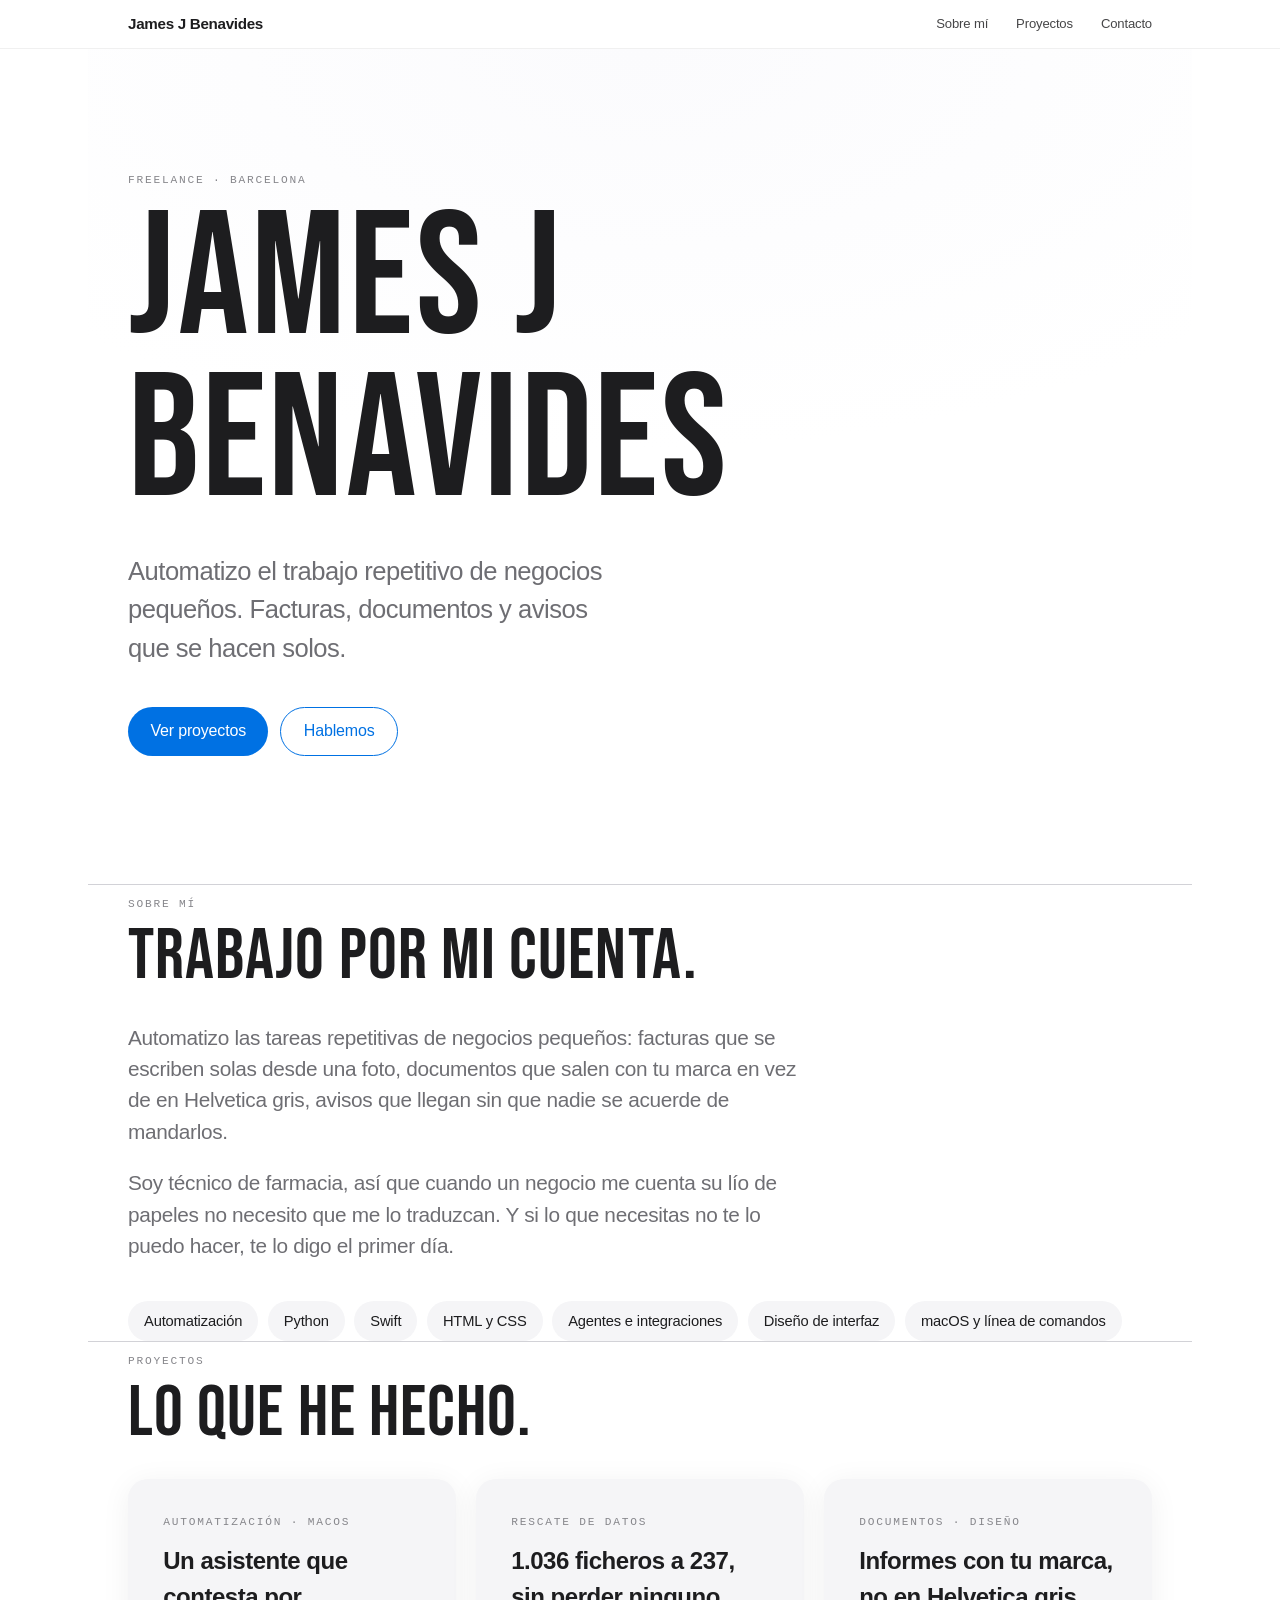
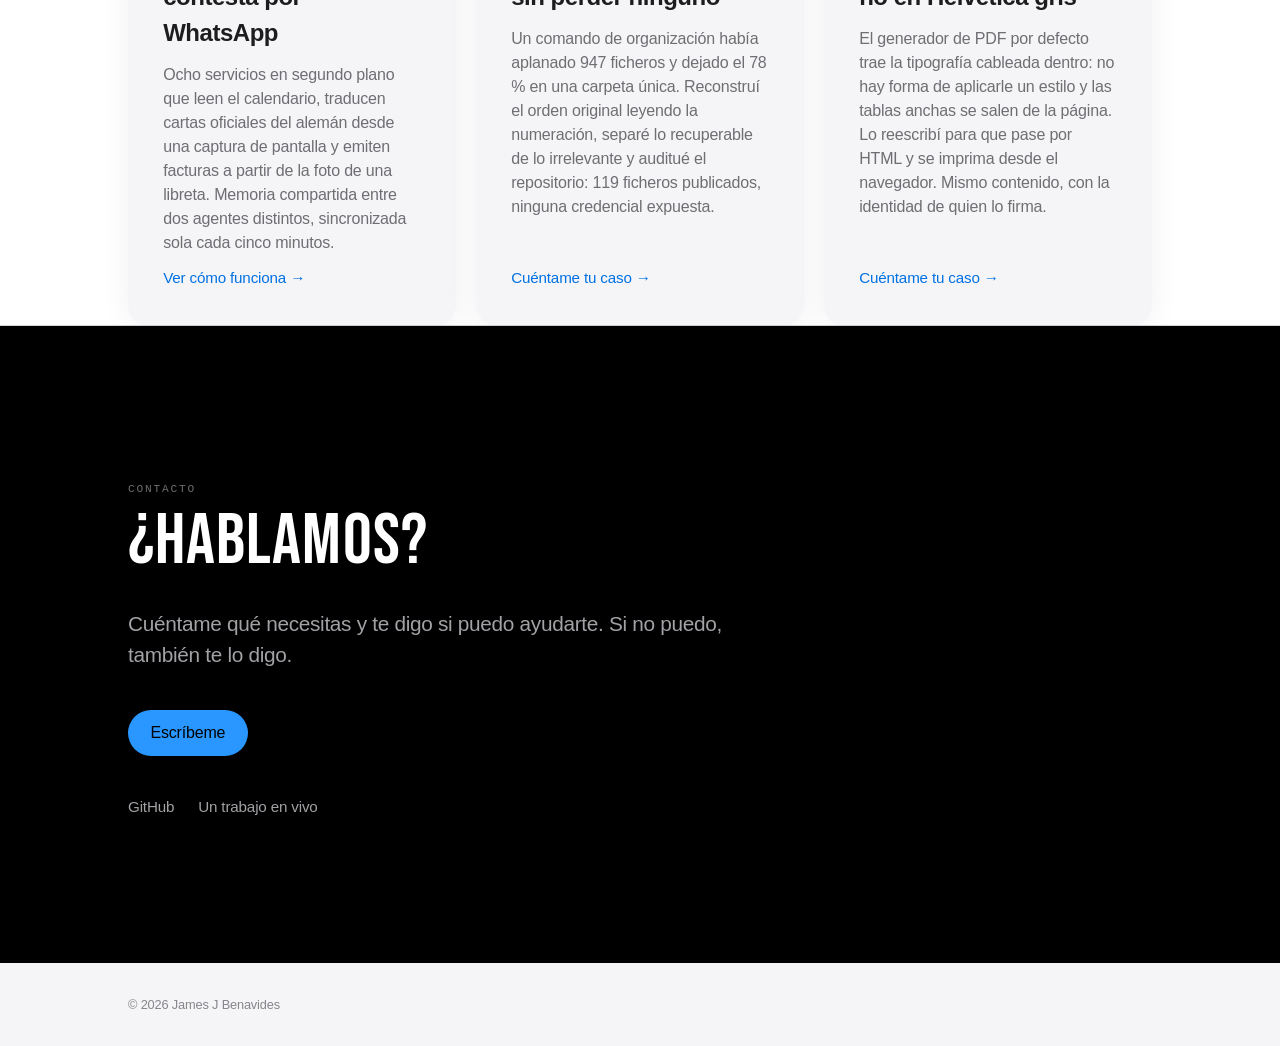
==== index.html @ 383dc5bd "Portfolio de automatización: tres casos con números, no una plantilla Para presentarse en Malt, Upwo" ====
<!doctype html>
<html lang="es">
<head>
<meta charset="utf-8">
<meta name="viewport" content="width=device-width, initial-scale=1">
<title>James J Benavides</title>
<meta name="description" content="Freelance. Construyo productos digitales donde el diseño y el código trabajan en armonía.">
<link rel="preconnect" href="https://fonts.googleapis.com">
<link rel="preconnect" href="https://fonts.gstatic.com" crossorigin>
<link rel="stylesheet" href="https://fonts.googleapis.com/css2?family=Bebas+Neue&display=swap">
<style>
  /* Paleta Apple: blanco roto, negro suave y un solo acento azul.
     El cuerpo va en la tipografía del sistema, que en un Mac ES San Francisco:
     más fiel que cualquier sustituta de Google Fonts. Bebas Neue para los
     títulos, que es la que te gustó de Fake Gods. */
  :root {
    --nube:      #f5f5f7;
    --papel:     #ffffff;
    --tinta:     #1d1d1f;
    --tinta-2:   #6e6e73;
    --tinta-3:   #86868b;
    --azul:      #0071e3;
    --azul-claro:#2997ff;
    --linea:     #d2d2d7;
    --negro:     #000000;
    --medida:    69rem;
    --curva:     cubic-bezier(.28,.11,.32,1);
  }

  * { box-sizing: border-box; }

  html { scroll-behavior: smooth; }
  @media (prefers-reduced-motion: reduce) { html { scroll-behavior: auto; } }

  body {
    margin: 0;
    background: var(--papel);
    color: var(--tinta);
    font-family: -apple-system, BlinkMacSystemFont, "SF Pro Text", "Helvetica Neue", Arial, sans-serif;
    font-size: 17px;
    line-height: 1.5;
    letter-spacing: -.01em;
    -webkit-font-smoothing: antialiased;
  }

  ::selection { background: var(--azul); color: #fff; }
  :focus-visible { outline: 3px solid var(--azul); outline-offset: 4px; border-radius: 6px; }

  .marco { max-width: var(--medida); margin: 0 auto; padding: 0 clamp(1.25rem, 5vw, 2.5rem); }

  h1, h2, h3 { margin: 0; }

  .display {
    font-family: "Bebas Neue", Impact, sans-serif;
    font-weight: 400;
    letter-spacing: .015em;
    line-height: .92;
  }

  /* Etiqueta monoespaciada: el único guiño Y2K, en pequeño y sin neón. */
  .clave {
    font-family: ui-monospace, SFMono-Regular, Menlo, monospace;
    font-size: .7rem;
    letter-spacing: .16em;
    text-transform: uppercase;
    color: var(--tinta-3);
  }

  /* ---------- Barra ---------- */
  header.barra {
    position: sticky; top: 0; z-index: 30;
    background: rgba(255,255,255,.72);
    -webkit-backdrop-filter: saturate(180%) blur(20px);
    backdrop-filter: saturate(180%) blur(20px);
    border-bottom: 1px solid rgba(0,0,0,.06);
  }
  .barra nav {
    max-width: var(--medida); margin: 0 auto;
    padding: 0 clamp(1.25rem, 5vw, 2.5rem);
    height: 48px; display: flex; align-items: center; gap: 1.75rem;
  }
  .barra .yo { font-weight: 600; font-size: .95rem; margin-right: auto; letter-spacing: -.02em; }
  .barra a {
    color: var(--tinta); text-decoration: none; font-size: .82rem;
    opacity: .82; transition: opacity 200ms var(--curva);
  }
  .barra a:hover { opacity: 1; }
  @media (max-width: 600px) { .barra a.opcional { display: none; } }

  section { padding: clamp(5rem, 12vw, 9rem) 0; }
  section + section { border-top: 1px solid var(--linea); }

  /* ---------- Portada ---------- */
  /* Alto contenido, no una pantalla entera: con 78vh y centrado, el nombre
     quedaba demasiado abajo y el primer golpe de vista era hueco. */
  .portada {
    display: flex; flex-direction: column; justify-content: center;
    padding: clamp(4rem, 9vw, 7rem) clamp(1.25rem, 5vw, 2.5rem) clamp(5rem, 10vw, 8rem);
    background: radial-gradient(120% 80% at 50% 0%, #fbfbfd 0%, #ffffff 60%);
  }
  .portada h1 { font-size: clamp(4.5rem, 17vw, 11rem); text-wrap: balance; }
  .portada .rol {
    font-size: clamp(1.15rem, 2.6vw, 1.6rem);
    color: var(--tinta-2);
    max-width: 34ch;
    margin: 1.75rem 0 0;
    letter-spacing: -.02em;
  }
  .acciones { display: flex; flex-wrap: wrap; gap: .75rem; margin-top: 2.5rem; }

  /* Botones tipo Apple: pastilla de 980px de radio */
  .pastilla {
    display: inline-flex; align-items: center; justify-content: center;
    min-height: 44px; padding: .7rem 1.4rem;
    border-radius: 980px; font-size: 1rem; text-decoration: none;
    transition: background 200ms var(--curva), transform 200ms var(--curva);
  }
  .pastilla.solida { background: var(--azul); color: #fff; }
  .pastilla.solida:hover { background: #0077ed; transform: translateY(-1px); }
  .pastilla.hueca { color: var(--azul); border: 1px solid var(--azul); }
  .pastilla.hueca:hover { background: var(--azul); color: #fff; }
  @media (prefers-reduced-motion: reduce) { .pastilla:hover { transform: none; } }

  /* ---------- Bloques ---------- */
  .titulo-seccion { font-size: clamp(2.6rem, 7vw, 4.5rem); margin-bottom: 2rem; }
  .parrafo { font-size: clamp(1.05rem, 2.2vw, 1.3rem); color: var(--tinta-2); max-width: 58ch; letter-spacing: -.015em; }
  .parrafo + .parrafo { margin-top: 1.25rem; }

  .capacidades { display: flex; flex-wrap: wrap; gap: .6rem; margin-top: 2.5rem; }
  .capacidad {
    background: var(--nube); color: var(--tinta);
    padding: .55rem 1rem; border-radius: 980px; font-size: .92rem;
    transition: background 200ms var(--curva), color 200ms var(--curva);
  }
  .capacidad:hover { background: var(--tinta); color: #fff; }

  /* ---------- Proyectos ---------- */
  .proyectos { display: grid; grid-template-columns: repeat(auto-fit, minmax(min(100%, 300px), 1fr)); gap: 1.25rem; }
  .proyecto {
    background: var(--nube); border-radius: 20px; padding: clamp(1.6rem, 3.5vw, 2.2rem);
    display: flex; flex-direction: column; gap: .75rem; min-height: 260px;
    text-decoration: none; color: inherit;
    box-shadow: 0 4px 30px rgba(0,0,0,.06);
    transition: transform 300ms var(--curva), box-shadow 300ms var(--curva);
  }
  .proyecto:hover { transform: translateY(-4px); box-shadow: 0 12px 40px rgba(0,0,0,.1); }
  @media (prefers-reduced-motion: reduce) { .proyecto:hover { transform: none; } }
  .proyecto h3 { font-size: 1.5rem; letter-spacing: -.02em; font-weight: 600; }
  .proyecto p { color: var(--tinta-2); font-size: 1rem; margin: 0; flex: 1; }
  .proyecto .ir { color: var(--azul); font-size: .95rem; }
  .pendiente { border: 1px dashed var(--linea); background: transparent; box-shadow: none; }
  .pendiente h3, .pendiente p { color: var(--tinta-3); }

  /* ---------- Contacto ---------- */
  .contacto { background: var(--negro); color: #f5f5f7; }
  .contacto .titulo-seccion { color: #fff; }
  .contacto .parrafo { color: #a1a1a6; }
  .contacto .clave { color: #6e6e73; }
  .contacto .pastilla.solida { background: var(--azul-claro); color: #000; }
  .contacto .pastilla.solida:hover { background: #47a9ff; }
  .redes { display: flex; gap: 1.5rem; margin-top: 2.5rem; }
  .redes a { color: #a1a1a6; text-decoration: none; font-size: .95rem; transition: color 200ms var(--curva); }
  .redes a:hover { color: var(--azul-claro); }

  footer { background: var(--nube); padding: 2rem 0; }
  footer p { margin: 0; color: var(--tinta-3); font-size: .8rem; }

  /* ---------- Entrada: al cargar y al hacer scroll ----------
     Estado en reposo VISIBLE. La clase la pone el script solo si hay JS y no se
     ha pedido menos movimiento; así la página nunca puede quedarse en blanco. */
  .js-mov .sube { opacity: 0; transform: translateY(24px); }
  .js-mov .sube.dentro {
    opacity: 1; transform: none;
    transition: opacity 800ms var(--curva), transform 800ms var(--curva);
    transition-delay: var(--espera, 0ms);
  }
</style>
</head>
<body>

<header class="barra">
  <nav>
    <span class="yo">James J Benavides</span>
    <a href="#sobre-mi">Sobre mí</a>
    <a href="#proyectos">Proyectos</a>
    <a class="opcional" href="#contacto">Contacto</a>
  </nav>
</header>

<main>
  <section class="portada marco">
    <p class="clave sube">Freelance · Barcelona</p>
    <h1 class="display sube">James J<br>Benavides</h1>
    <p class="rol sube">
      Automatizo el trabajo repetitivo de negocios pequeños.
      Facturas, documentos y avisos que se hacen solos.
    </p>
    <div class="acciones sube">
      <a class="pastilla solida" href="#proyectos">Ver proyectos</a>
      <a class="pastilla hueca" href="#contacto">Hablemos</a>
    </div>
  </section>

  <section id="sobre-mi" class="marco">
    <p class="clave sube">Sobre mí</p>
    <h2 class="display titulo-seccion sube">Trabajo por mi cuenta.</h2>
    <p class="parrafo sube">
      Automatizo las tareas repetitivas de negocios pequeños: facturas que se
      escriben solas desde una foto, documentos que salen con tu marca en vez
      de en Helvetica gris, avisos que llegan sin que nadie se acuerde de
      mandarlos.
    </p>
    <p class="parrafo sube">
      Soy técnico de farmacia, así que cuando un negocio me cuenta su lío de
      papeles no necesito que me lo traduzcan. Y si lo que necesitas no te lo
      puedo hacer, te lo digo el primer día.
    </p>
    <div class="capacidades sube">
      <!-- Solo lo que puedes enseñar hecho. React y TypeScript venían en la
           plantilla y no hay un proyecto tuyo que los respalde: en una
           entrevista de veinte minutos eso se cae, y se cae con todo lo demás
           detrás. Cuando tengas uno, se añaden. -->
      <span class="capacidad">Automatización</span>
      <span class="capacidad">Python</span>
      <span class="capacidad">Swift</span>
      <span class="capacidad">HTML y CSS</span>
      <span class="capacidad">Agentes e integraciones</span>
      <span class="capacidad">Diseño de interfaz</span>
      <span class="capacidad">macOS y línea de comandos</span>
    </div>
  </section>

  <section id="proyectos" class="marco">
    <p class="clave sube">Proyectos</p>
    <h2 class="display titulo-seccion sube">Lo que he hecho.</h2>
    <div class="proyectos">
      <!-- Casos reales, con el número delante. Un cliente no compra "hice una
           herramienta"; compra "947 ficheros, cero perdidos". Nada inventado:
           todos estos números están medidos. -->
      <a class="proyecto sube" href="ecosistema.html">
        <span class="clave">Automatización · macOS</span>
        <h3>Un asistente que contesta por WhatsApp</h3>
        <p>
          Ocho servicios en segundo plano que leen el calendario, traducen
          cartas oficiales del alemán desde una captura de pantalla y emiten
          facturas a partir de la foto de una libreta. Memoria compartida entre
          dos agentes distintos, sincronizada sola cada cinco minutos.
        </p>
        <span class="ir">Ver cómo funciona →</span>
      </a>
      <a class="proyecto sube" href="#contacto">
        <span class="clave">Rescate de datos</span>
        <h3>1.036 ficheros a 237, sin perder ninguno</h3>
        <p>
          Un comando de organización había aplanado 947 ficheros y dejado el
          78 % en una carpeta única. Reconstruí el orden original leyendo la
          numeración, separé lo recuperable de lo irrelevante y auditué el
          repositorio: 119 ficheros publicados, ninguna credencial expuesta.
        </p>
        <span class="ir">Cuéntame tu caso →</span>
      </a>
      <a class="proyecto sube" href="#contacto">
        <span class="clave">Documentos · Diseño</span>
        <h3>Informes con tu marca, no en Helvetica gris</h3>
        <p>
          El generador de PDF por defecto trae la tipografía cableada dentro:
          no hay forma de aplicarle un estilo y las tablas anchas se salen de
          la página. Lo reescribí para que pase por HTML y se imprima desde el
          navegador. Mismo contenido, con la identidad de quien lo firma.
        </p>
        <span class="ir">Cuéntame tu caso →</span>
      </a>
    </div>
  </section>

  <section id="contacto" class="contacto">
    <div class="marco">
      <p class="clave sube">Contacto</p>
      <h2 class="display titulo-seccion sube">¿Hablamos?</h2>
      <p class="parrafo sube">
        Cuéntame qué necesitas y te digo si puedo ayudarte. Si no puedo,
        también te lo digo.
      </p>
      <div class="acciones sube">
        <a class="pastilla solida" href="mailto:jamesjoelbenavides2004@gmail.com">Escríbeme</a>
      </div>
      <div class="redes sube">
        <!-- Solo lo que existe. Tres enlaces que no llevan a ningún sitio
             dicen «esto está a medias», y es lo primero que mira quien te va
             a contratar. LinkedIn se añade el día que tengas perfil. -->
        <a href="https://github.com/KArmaaaaaaaaaaaa">GitHub</a>
        <a href="https://karmaaaaaaaaaaaa.github.io/james-j-portfolio/">Un trabajo en vivo</a>
      </div>
    </div>
  </section>
</main>

<footer>
  <div class="marco"><p>© 2026 James J Benavides</p></div>
</footer>

<script>
(function () {
  var quieto = window.matchMedia('(prefers-reduced-motion: reduce)').matches;
  if (quieto || !('IntersectionObserver' in window)) return;

  document.documentElement.classList.add('js-mov');
  var bloques = document.querySelectorAll('.sube');

  var vigia = new IntersectionObserver(function (entradas) {
    entradas.forEach(function (e) {
      if (!e.isIntersecting) return;
      e.target.classList.add('dentro');
      vigia.unobserve(e.target);
    });
  }, { threshold: .1, rootMargin: '0px 0px -8% 0px' });

  // Escalonado por sección: los hermanos entran uno detrás de otro. Hace falta
  // un Map: usar el nodo padre como clave de un objeto lo convierte en texto y
  // todos los grupos compartirían contador.
  var grupos = new Map();
  bloques.forEach(function (b) {
    var padre = b.parentNode;
    var n = grupos.get(padre) || 0;
    b.style.setProperty('--espera', Math.min(n * 80, 320) + 'ms');
    grupos.set(padre, n + 1);
    vigia.observe(b);
  });

  // La portada no espera al scroll: ya está en pantalla.
  requestAnimationFrame(function () {
    document.querySelectorAll('.portada .sube').forEach(function (el) {
      el.classList.add('dentro');
    });
  });

  // Red de seguridad: pase lo que pase, a los 3 s se ve todo.
  setTimeout(function () {
    bloques.forEach(function (el) { el.classList.add('dentro'); });
  }, 3000);
})();
</script>
</body>
</html>
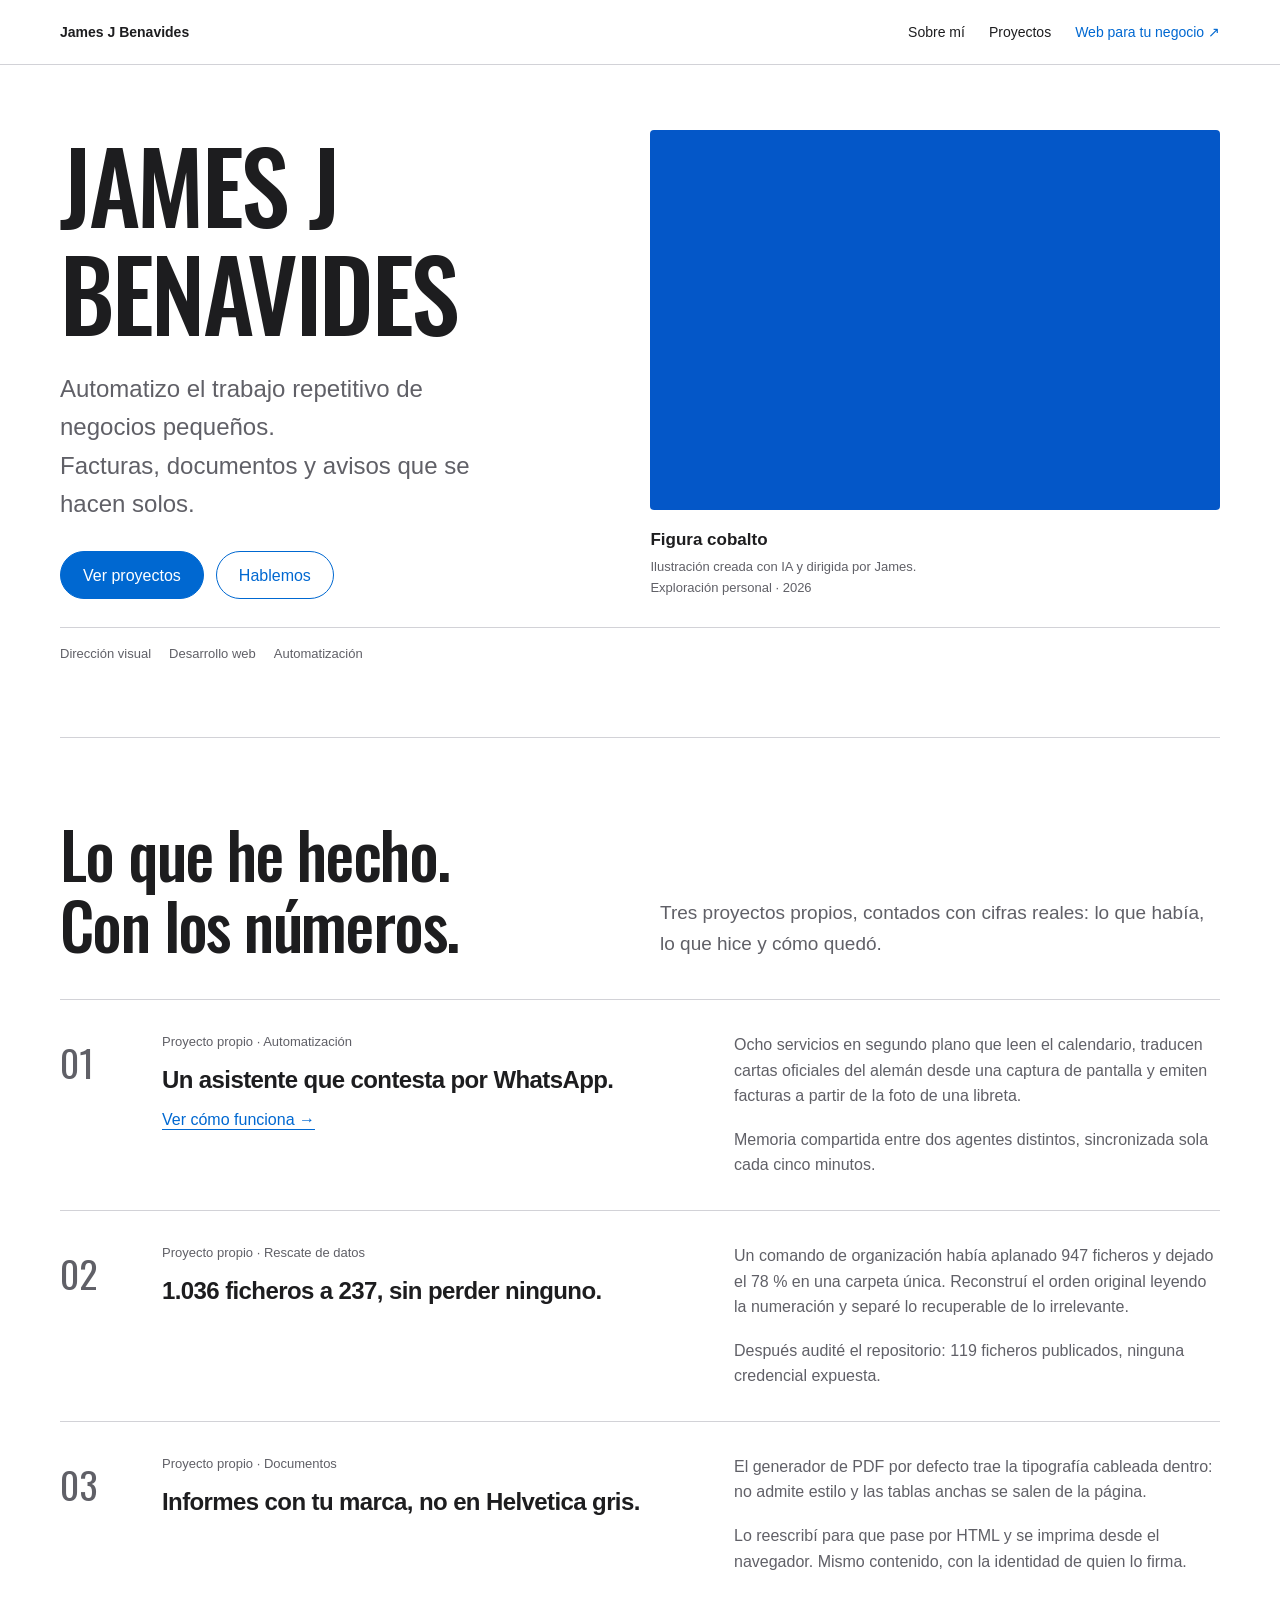
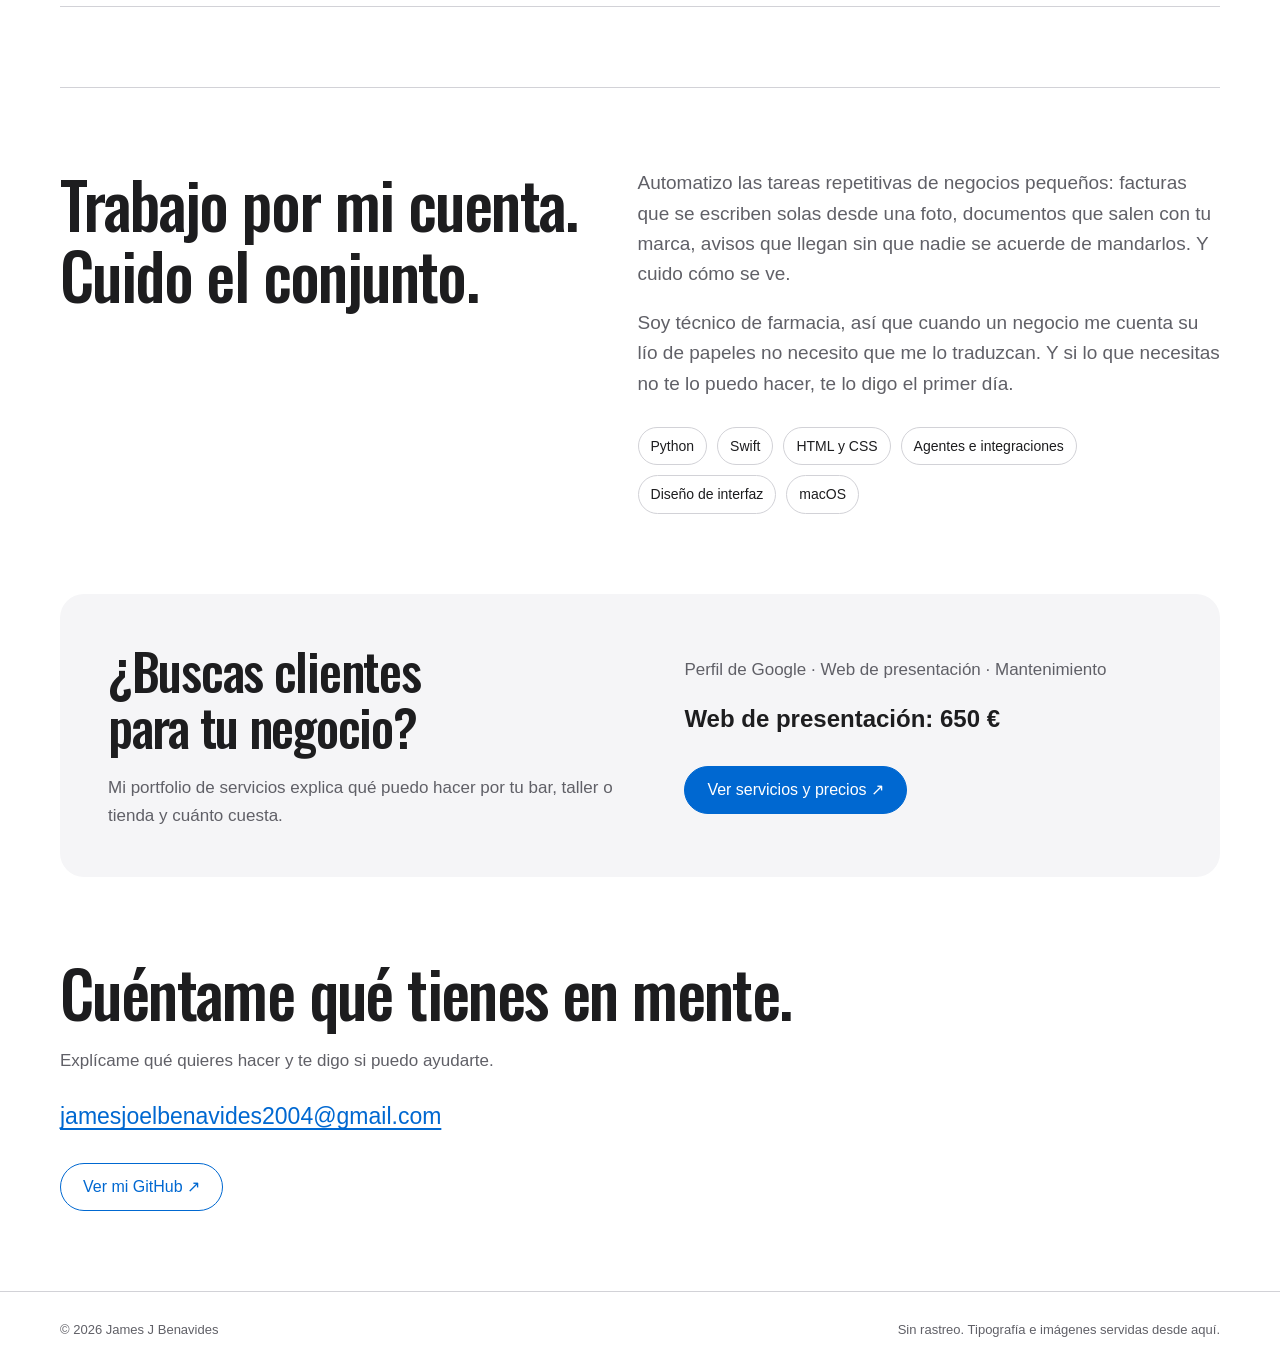
==== commit e7dfc3f6: "Reforma: lámina Figura cobalto (IA dirigida por James), base blanca y casos con sus cifras Estructur" ====
--- a/index.html
+++ b/index.html
@@ -3,342 +3,48 @@
 <head>
 <meta charset="utf-8">
 <meta name="viewport" content="width=device-width, initial-scale=1">
-<title>James J Benavides</title>
-<meta name="description" content="Freelance. Construyo productos digitales donde el diseño y el código trabajan en armonía.">
-<link rel="preconnect" href="https://fonts.googleapis.com">
-<link rel="preconnect" href="https://fonts.gstatic.com" crossorigin>
-<link rel="stylesheet" href="https://fonts.googleapis.com/css2?family=Bebas+Neue&display=swap">
-<style>
-  /* Paleta Apple: blanco roto, negro suave y un solo acento azul.
-     El cuerpo va en la tipografía del sistema, que en un Mac ES San Francisco:
-     más fiel que cualquier sustituta de Google Fonts. Bebas Neue para los
-     títulos, que es la que te gustó de Fake Gods. */
-  :root {
-    --nube:      #f5f5f7;
-    --papel:     #ffffff;
-    --tinta:     #1d1d1f;
-    --tinta-2:   #6e6e73;
-    --tinta-3:   #86868b;
-    --azul:      #0071e3;
-    --azul-claro:#2997ff;
-    --linea:     #d2d2d7;
-    --negro:     #000000;
-    --medida:    69rem;
-    --curva:     cubic-bezier(.28,.11,.32,1);
-  }
-
-  * { box-sizing: border-box; }
-
-  html { scroll-behavior: smooth; }
-  @media (prefers-reduced-motion: reduce) { html { scroll-behavior: auto; } }
-
-  body {
-    margin: 0;
-    background: var(--papel);
-    color: var(--tinta);
-    font-family: -apple-system, BlinkMacSystemFont, "SF Pro Text", "Helvetica Neue", Arial, sans-serif;
-    font-size: 17px;
-    line-height: 1.5;
-    letter-spacing: -.01em;
-    -webkit-font-smoothing: antialiased;
-  }
-
-  ::selection { background: var(--azul); color: #fff; }
-  :focus-visible { outline: 3px solid var(--azul); outline-offset: 4px; border-radius: 6px; }
-
-  .marco { max-width: var(--medida); margin: 0 auto; padding: 0 clamp(1.25rem, 5vw, 2.5rem); }
-
-  h1, h2, h3 { margin: 0; }
-
-  .display {
-    font-family: "Bebas Neue", Impact, sans-serif;
-    font-weight: 400;
-    letter-spacing: .015em;
-    line-height: .92;
-  }
-
-  /* Etiqueta monoespaciada: el único guiño Y2K, en pequeño y sin neón. */
-  .clave {
-    font-family: ui-monospace, SFMono-Regular, Menlo, monospace;
-    font-size: .7rem;
-    letter-spacing: .16em;
-    text-transform: uppercase;
-    color: var(--tinta-3);
-  }
-
-  /* ---------- Barra ---------- */
-  header.barra {
-    position: sticky; top: 0; z-index: 30;
-    background: rgba(255,255,255,.72);
-    -webkit-backdrop-filter: saturate(180%) blur(20px);
-    backdrop-filter: saturate(180%) blur(20px);
-    border-bottom: 1px solid rgba(0,0,0,.06);
-  }
-  .barra nav {
-    max-width: var(--medida); margin: 0 auto;
-    padding: 0 clamp(1.25rem, 5vw, 2.5rem);
-    height: 48px; display: flex; align-items: center; gap: 1.75rem;
-  }
-  .barra .yo { font-weight: 600; font-size: .95rem; margin-right: auto; letter-spacing: -.02em; }
-  .barra a {
-    color: var(--tinta); text-decoration: none; font-size: .82rem;
-    opacity: .82; transition: opacity 200ms var(--curva);
-  }
-  .barra a:hover { opacity: 1; }
-  @media (max-width: 600px) { .barra a.opcional { display: none; } }
-
-  section { padding: clamp(5rem, 12vw, 9rem) 0; }
-  section + section { border-top: 1px solid var(--linea); }
-
-  /* ---------- Portada ---------- */
-  /* Alto contenido, no una pantalla entera: con 78vh y centrado, el nombre
-     quedaba demasiado abajo y el primer golpe de vista era hueco. */
-  .portada {
-    display: flex; flex-direction: column; justify-content: center;
-    padding: clamp(4rem, 9vw, 7rem) clamp(1.25rem, 5vw, 2.5rem) clamp(5rem, 10vw, 8rem);
-    background: radial-gradient(120% 80% at 50% 0%, #fbfbfd 0%, #ffffff 60%);
-  }
-  .portada h1 { font-size: clamp(4.5rem, 17vw, 11rem); text-wrap: balance; }
-  .portada .rol {
-    font-size: clamp(1.15rem, 2.6vw, 1.6rem);
-    color: var(--tinta-2);
-    max-width: 34ch;
-    margin: 1.75rem 0 0;
-    letter-spacing: -.02em;
-  }
-  .acciones { display: flex; flex-wrap: wrap; gap: .75rem; margin-top: 2.5rem; }
-
-  /* Botones tipo Apple: pastilla de 980px de radio */
-  .pastilla {
-    display: inline-flex; align-items: center; justify-content: center;
-    min-height: 44px; padding: .7rem 1.4rem;
-    border-radius: 980px; font-size: 1rem; text-decoration: none;
-    transition: background 200ms var(--curva), transform 200ms var(--curva);
-  }
-  .pastilla.solida { background: var(--azul); color: #fff; }
-  .pastilla.solida:hover { background: #0077ed; transform: translateY(-1px); }
-  .pastilla.hueca { color: var(--azul); border: 1px solid var(--azul); }
-  .pastilla.hueca:hover { background: var(--azul); color: #fff; }
-  @media (prefers-reduced-motion: reduce) { .pastilla:hover { transform: none; } }
-
-  /* ---------- Bloques ---------- */
-  .titulo-seccion { font-size: clamp(2.6rem, 7vw, 4.5rem); margin-bottom: 2rem; }
-  .parrafo { font-size: clamp(1.05rem, 2.2vw, 1.3rem); color: var(--tinta-2); max-width: 58ch; letter-spacing: -.015em; }
-  .parrafo + .parrafo { margin-top: 1.25rem; }
-
-  .capacidades { display: flex; flex-wrap: wrap; gap: .6rem; margin-top: 2.5rem; }
-  .capacidad {
-    background: var(--nube); color: var(--tinta);
-    padding: .55rem 1rem; border-radius: 980px; font-size: .92rem;
-    transition: background 200ms var(--curva), color 200ms var(--curva);
-  }
-  .capacidad:hover { background: var(--tinta); color: #fff; }
-
-  /* ---------- Proyectos ---------- */
-  .proyectos { display: grid; grid-template-columns: repeat(auto-fit, minmax(min(100%, 300px), 1fr)); gap: 1.25rem; }
-  .proyecto {
-    background: var(--nube); border-radius: 20px; padding: clamp(1.6rem, 3.5vw, 2.2rem);
-    display: flex; flex-direction: column; gap: .75rem; min-height: 260px;
-    text-decoration: none; color: inherit;
-    box-shadow: 0 4px 30px rgba(0,0,0,.06);
-    transition: transform 300ms var(--curva), box-shadow 300ms var(--curva);
-  }
-  .proyecto:hover { transform: translateY(-4px); box-shadow: 0 12px 40px rgba(0,0,0,.1); }
-  @media (prefers-reduced-motion: reduce) { .proyecto:hover { transform: none; } }
-  .proyecto h3 { font-size: 1.5rem; letter-spacing: -.02em; font-weight: 600; }
-  .proyecto p { color: var(--tinta-2); font-size: 1rem; margin: 0; flex: 1; }
-  .proyecto .ir { color: var(--azul); font-size: .95rem; }
-  .pendiente { border: 1px dashed var(--linea); background: transparent; box-shadow: none; }
-  .pendiente h3, .pendiente p { color: var(--tinta-3); }
-
-  /* ---------- Contacto ---------- */
-  .contacto { background: var(--negro); color: #f5f5f7; }
-  .contacto .titulo-seccion { color: #fff; }
-  .contacto .parrafo { color: #a1a1a6; }
-  .contacto .clave { color: #6e6e73; }
-  .contacto .pastilla.solida { background: var(--azul-claro); color: #000; }
-  .contacto .pastilla.solida:hover { background: #47a9ff; }
-  .redes { display: flex; gap: 1.5rem; margin-top: 2.5rem; }
-  .redes a { color: #a1a1a6; text-decoration: none; font-size: .95rem; transition: color 200ms var(--curva); }
-  .redes a:hover { color: var(--azul-claro); }
-
-  footer { background: var(--nube); padding: 2rem 0; }
-  footer p { margin: 0; color: var(--tinta-3); font-size: .8rem; }
-
-  /* ---------- Entrada: al cargar y al hacer scroll ----------
-     Estado en reposo VISIBLE. La clase la pone el script solo si hay JS y no se
-     ha pedido menos movimiento; así la página nunca puede quedarse en blanco. */
-  .js-mov .sube { opacity: 0; transform: translateY(24px); }
-  .js-mov .sube.dentro {
-    opacity: 1; transform: none;
-    transition: opacity 800ms var(--curva), transform 800ms var(--curva);
-    transition-delay: var(--espera, 0ms);
-  }
-</style>
+<title>James J Benavides · Diseño, código y automatización</title>
+<meta name="description" content="Portfolio de James J Benavides. Dirección visual, webs y proyectos de automatización. Descubre su trabajo y los servicios para negocios de barrio.">
+<link rel="stylesheet" href="styles.css">
+<link rel="preload" href="assets/oswald-latin.woff2" as="font" type="font/woff2" crossorigin>
+<script src="motion.js" defer></script>
 </head>
 <body>
-
-<header class="barra">
-  <nav>
-    <span class="yo">James J Benavides</span>
-    <a href="#sobre-mi">Sobre mí</a>
-    <a href="#proyectos">Proyectos</a>
-    <a class="opcional" href="#contacto">Contacto</a>
-  </nav>
-</header>
-
-<main>
-  <section class="portada marco">
-    <p class="clave sube">Freelance · Barcelona</p>
-    <h1 class="display sube">James J<br>Benavides</h1>
-    <p class="rol sube">
-      Automatizo el trabajo repetitivo de negocios pequeños.
-      Facturas, documentos y avisos que se hacen solos.
-    </p>
-    <div class="acciones sube">
-      <a class="pastilla solida" href="#proyectos">Ver proyectos</a>
-      <a class="pastilla hueca" href="#contacto">Hablemos</a>
-    </div>
-  </section>
-
-  <section id="sobre-mi" class="marco">
-    <p class="clave sube">Sobre mí</p>
-    <h2 class="display titulo-seccion sube">Trabajo por mi cuenta.</h2>
-    <p class="parrafo sube">
-      Automatizo las tareas repetitivas de negocios pequeños: facturas que se
-      escriben solas desde una foto, documentos que salen con tu marca en vez
-      de en Helvetica gris, avisos que llegan sin que nadie se acuerde de
-      mandarlos.
-    </p>
-    <p class="parrafo sube">
-      Soy técnico de farmacia, así que cuando un negocio me cuenta su lío de
-      papeles no necesito que me lo traduzcan. Y si lo que necesitas no te lo
-      puedo hacer, te lo digo el primer día.
-    </p>
-    <div class="capacidades sube">
-      <!-- Solo lo que puedes enseñar hecho. React y TypeScript venían en la
-           plantilla y no hay un proyecto tuyo que los respalde: en una
-           entrevista de veinte minutos eso se cae, y se cae con todo lo demás
-           detrás. Cuando tengas uno, se añaden. -->
-      <span class="capacidad">Automatización</span>
-      <span class="capacidad">Python</span>
-      <span class="capacidad">Swift</span>
-      <span class="capacidad">HTML y CSS</span>
-      <span class="capacidad">Agentes e integraciones</span>
-      <span class="capacidad">Diseño de interfaz</span>
-      <span class="capacidad">macOS y línea de comandos</span>
-    </div>
-  </section>
-
-  <section id="proyectos" class="marco">
-    <p class="clave sube">Proyectos</p>
-    <h2 class="display titulo-seccion sube">Lo que he hecho.</h2>
-    <div class="proyectos">
-      <!-- Casos reales, con el número delante. Un cliente no compra "hice una
-           herramienta"; compra "947 ficheros, cero perdidos". Nada inventado:
-           todos estos números están medidos. -->
-      <a class="proyecto sube" href="ecosistema.html">
-        <span class="clave">Automatización · macOS</span>
-        <h3>Un asistente que contesta por WhatsApp</h3>
-        <p>
-          Ocho servicios en segundo plano que leen el calendario, traducen
-          cartas oficiales del alemán desde una captura de pantalla y emiten
-          facturas a partir de la foto de una libreta. Memoria compartida entre
-          dos agentes distintos, sincronizada sola cada cinco minutos.
-        </p>
-        <span class="ir">Ver cómo funciona →</span>
-      </a>
-      <a class="proyecto sube" href="#contacto">
-        <span class="clave">Rescate de datos</span>
-        <h3>1.036 ficheros a 237, sin perder ninguno</h3>
-        <p>
-          Un comando de organización había aplanado 947 ficheros y dejado el
-          78 % en una carpeta única. Reconstruí el orden original leyendo la
-          numeración, separé lo recuperable de lo irrelevante y auditué el
-          repositorio: 119 ficheros publicados, ninguna credencial expuesta.
-        </p>
-        <span class="ir">Cuéntame tu caso →</span>
-      </a>
-      <a class="proyecto sube" href="#contacto">
-        <span class="clave">Documentos · Diseño</span>
-        <h3>Informes con tu marca, no en Helvetica gris</h3>
-        <p>
-          El generador de PDF por defecto trae la tipografía cableada dentro:
-          no hay forma de aplicarle un estilo y las tablas anchas se salen de
-          la página. Lo reescribí para que pase por HTML y se imprima desde el
-          navegador. Mismo contenido, con la identidad de quien lo firma.
-        </p>
-        <span class="ir">Cuéntame tu caso →</span>
-      </a>
-    </div>
-  </section>
-
-  <section id="contacto" class="contacto">
-    <div class="marco">
-      <p class="clave sube">Contacto</p>
-      <h2 class="display titulo-seccion sube">¿Hablamos?</h2>
-      <p class="parrafo sube">
-        Cuéntame qué necesitas y te digo si puedo ayudarte. Si no puedo,
-        también te lo digo.
-      </p>
-      <div class="acciones sube">
-        <a class="pastilla solida" href="mailto:jamesjoelbenavides2004@gmail.com">Escríbeme</a>
-      </div>
-      <div class="redes sube">
-        <!-- Solo lo que existe. Tres enlaces que no llevan a ningún sitio
-             dicen «esto está a medias», y es lo primero que mira quien te va
-             a contratar. LinkedIn se añade el día que tengas perfil. -->
-        <a href="https://github.com/KArmaaaaaaaaaaaa">GitHub</a>
-        <a href="https://karmaaaaaaaaaaaa.github.io/james-j-portfolio/">Un trabajo en vivo</a>
-      </div>
-    </div>
-  </section>
+<a class="salto" href="#principal">Saltar al contenido</a>
+<header class="barra"><nav class="marco" aria-label="Principal">
+<a class="yo" href="index.html" aria-current="page">James J Benavides</a>
+<a class="opcional" href="#sobre-mi">Sobre mí</a><a class="proyectos-nav" href="#proyectos">Proyectos</a>
+<a class="contratar" href="https://karmaaaaaaaaaaaa.github.io/james-j-portfolio/es/">Web para tu negocio ↗</a>
+</nav></header>
+<main id="principal">
+<section class="portada marco" aria-labelledby="nombre">
+<div class="hero-grid">
+<div><h1 id="nombre">James J<br>Benavides</h1>
+<p class="rol">Automatizo el trabajo repetitivo de negocios pequeños.<br>Facturas, documentos y avisos que se hacen solos.</p>
+<div class="acciones"><a class="boton principal" href="#proyectos">Ver proyectos</a><a class="boton" href="#contacto">Hablemos</a></div>
+</div>
+<figure class="lamina" id="figura-cobalto">
+<picture>
+<source type="image/webp" srcset="assets/figura-cobalto-480.webp 480w, assets/figura-cobalto-800.webp 800w, assets/figura-cobalto-1200.webp 1200w, assets/figura-cobalto-1536.webp 1536w" sizes="(max-width:640px) calc(100vw - 36px), (max-width:1208px) calc((100vw - 96px) / 2), 570px">
+<img src="assets/figura-cobalto-800.jpg" srcset="assets/figura-cobalto-480.jpg 480w, assets/figura-cobalto-800.jpg 800w, assets/figura-cobalto-1200.jpg 1200w, assets/figura-cobalto-1536.jpg 1536w" sizes="(max-width:640px) calc(100vw - 36px), (max-width:1208px) calc((100vw - 96px) / 2), 570px" width="1536" height="1024" alt="Figura cromada vista en contrapicado, con destellos sobre un fondo azul cobalto." fetchpriority="high" decoding="async">
+</picture>
+<figcaption><strong>Figura cobalto</strong>Ilustración creada con IA y dirigida por James.<br>Exploración personal · 2026</figcaption>
+</figure>
+</div>
+<div class="indice-obra"><span>Dirección visual</span><span>Desarrollo web</span><span>Automatización</span></div>
+</section>
+<section class="seccion marco" id="proyectos">
+<div class="cabecera-seccion sube"><h2>Lo que he hecho.<br>Con los números.</h2><p>Tres proyectos propios, contados con cifras reales: lo que había, lo que hice y cómo quedó.</p></div>
+<div class="casos">
+<article class="caso sube"><span class="numero" aria-hidden="true">01</span><div><span class="tipo">Proyecto propio · Automatización</span><h3>Un asistente que contesta por WhatsApp.</h3><a href="ecosistema.html">Ver cómo funciona →</a></div><div><p>Ocho servicios en segundo plano que leen el calendario, traducen cartas oficiales del alemán desde una captura de pantalla y emiten facturas a partir de la foto de una libreta.</p><p>Memoria compartida entre dos agentes distintos, sincronizada sola cada cinco minutos.</p></div></article>
+<article class="caso sube"><span class="numero" aria-hidden="true">02</span><div><span class="tipo">Proyecto propio · Rescate de datos</span><h3>1.036 ficheros a 237, sin perder ninguno.</h3></div><div><p>Un comando de organización había aplanado 947 ficheros y dejado el 78 % en una carpeta única. Reconstruí el orden original leyendo la numeración y separé lo recuperable de lo irrelevante.</p><p>Después audité el repositorio: 119 ficheros publicados, ninguna credencial expuesta.</p></div></article>
+<article class="caso sube"><span class="numero" aria-hidden="true">03</span><div><span class="tipo">Proyecto propio · Documentos</span><h3>Informes con tu marca, no en Helvetica gris.</h3></div><div><p>El generador de PDF por defecto trae la tipografía cableada dentro: no admite estilo y las tablas anchas se salen de la página.</p><p>Lo reescribí para que pase por HTML y se imprima desde el navegador. Mismo contenido, con la identidad de quien lo firma.</p></div></article>
+</div>
+</section>
+<section class="seccion marco" id="sobre-mi"><div class="sobre"><h2 class="sube">Trabajo por mi cuenta.<br>Cuido el conjunto.</h2><div class="sube"><p class="texto">Automatizo las tareas repetitivas de negocios pequeños: facturas que se escriben solas desde una foto, documentos que salen con tu marca, avisos que llegan sin que nadie se acuerde de mandarlos. Y cuido cómo se ve.</p><p class="texto">Soy técnico de farmacia, así que cuando un negocio me cuenta su lío de papeles no necesito que me lo traduzcan. Y si lo que necesitas no te lo puedo hacer, te lo digo el primer día.</p><div class="capacidades"><span>Python</span><span>Swift</span><span>HTML y CSS</span><span>Agentes e integraciones</span><span>Diseño de interfaz</span><span>macOS</span></div></div></div></section>
+<section class="marco" id="negocios"><div class="negocios"><div><h2>¿Buscas clientes<br>para tu negocio?</h2><p style="margin-top:20px">Mi portfolio de servicios explica qué puedo hacer por tu bar, taller o tienda y cuánto cuesta.</p></div><div><p>Perfil de Google · Web de presentación · Mantenimiento</p><p class="precio">Web de presentación: 650 €</p><div class="acciones"><a class="boton principal" href="https://karmaaaaaaaaaaaa.github.io/james-j-portfolio/es/">Ver servicios y precios ↗</a></div></div></div></section>
+<section class="contacto marco" id="contacto"><h2>Cuéntame qué tienes en mente.</h2><p>Explícame qué quieres hacer y te digo si puedo ayudarte.</p><a class="correo" href="mailto:jamesjoelbenavides2004@gmail.com?subject=Quiero%20hablar%20de%20un%20proyecto">jamesjoelbenavides2004@gmail.com</a><div class="acciones"><a class="boton" href="https://github.com/KArmaaaaaaaaaaaa">Ver mi GitHub ↗</a></div></section>
 </main>
-
-<footer>
-  <div class="marco"><p>© 2026 James J Benavides</p></div>
-</footer>
-
-<script>
-(function () {
-  var quieto = window.matchMedia('(prefers-reduced-motion: reduce)').matches;
-  if (quieto || !('IntersectionObserver' in window)) return;
-
-  document.documentElement.classList.add('js-mov');
-  var bloques = document.querySelectorAll('.sube');
-
-  var vigia = new IntersectionObserver(function (entradas) {
-    entradas.forEach(function (e) {
-      if (!e.isIntersecting) return;
-      e.target.classList.add('dentro');
-      vigia.unobserve(e.target);
-    });
-  }, { threshold: .1, rootMargin: '0px 0px -8% 0px' });
-
-  // Escalonado por sección: los hermanos entran uno detrás de otro. Hace falta
-  // un Map: usar el nodo padre como clave de un objeto lo convierte en texto y
-  // todos los grupos compartirían contador.
-  var grupos = new Map();
-  bloques.forEach(function (b) {
-    var padre = b.parentNode;
-    var n = grupos.get(padre) || 0;
-    b.style.setProperty('--espera', Math.min(n * 80, 320) + 'ms');
-    grupos.set(padre, n + 1);
-    vigia.observe(b);
-  });
-
-  // La portada no espera al scroll: ya está en pantalla.
-  requestAnimationFrame(function () {
-    document.querySelectorAll('.portada .sube').forEach(function (el) {
-      el.classList.add('dentro');
-    });
-  });
-
-  // Red de seguridad: pase lo que pase, a los 3 s se ve todo.
-  setTimeout(function () {
-    bloques.forEach(function (el) { el.classList.add('dentro'); });
-  }, 3000);
-})();
-</script>
+<footer class="pie"><div class="marco"><span>© 2026 James J Benavides</span><span>Sin rastreo. Tipografía e imágenes servidas desde aquí.</span></div></footer>
 </body>
 </html>
--- a/styles.css
+++ b/styles.css
@@ -0,0 +1,13 @@
+@font-face{font-family:Oswald;src:url('assets/oswald-latin.woff2') format('woff2');font-style:normal;font-weight:400 500;font-display:swap;unicode-range:U+0000-00FF,U+0131,U+0152-0153,U+02BB-02BC,U+02C6,U+02DA,U+02DC,U+0304,U+0308,U+0329,U+2000-206F,U+20AC,U+2122,U+2191,U+2193,U+2212,U+2215,U+FEFF,U+FFFD}
+@font-face{font-family:Oswald;src:url('assets/oswald-latin-ext.woff2') format('woff2');font-style:normal;font-weight:400 500;font-display:swap;unicode-range:U+0100-02BA,U+02BD-02C5,U+02C7-02CC,U+02CE-02D7,U+02DD-02FF,U+0304,U+0308,U+0329,U+1D00-1DBF,U+1E00-1E9F,U+1EF2-1EFF,U+2020,U+20A0-20AB,U+20AD-20C0,U+2113,U+2C60-2C7F,U+A720-A7FF}
+:root{--papel:#fff;--nube:#f5f5f7;--tinta:#1d1d1f;--secundario:#606067;--azul:#0068d1;--linea:#d2d2d7;--medida:1160px;--curva:cubic-bezier(.4,0,.6,1);--entrada:cubic-bezier(.25,.1,.3,1);--micro:160ms;--rapido:240ms;--normal:320ms;color-scheme:light}
+/* Contraste: #606067 sobre blanco 6,24:1; #0068d1 sobre blanco 5,38:1. */
+*{box-sizing:border-box}html{scroll-behavior:smooth;scroll-padding-top:90px}body{margin:0;background:var(--papel);color:var(--tinta);font:17px/1.6 -apple-system,BlinkMacSystemFont,'Helvetica Neue',Arial,sans-serif;-webkit-font-smoothing:antialiased}
+a{color:var(--azul);text-underline-offset:4px}a,button{-webkit-tap-highlight-color:transparent}:focus-visible{outline:3px solid var(--azul);outline-offset:5px}::selection{background:var(--azul);color:#fff}img{max-width:100%;display:block;height:auto}h1,h2,h3,p,figure{margin:0}p{max-width:64ch}h1,h2{font-family:Oswald,'Arial Narrow',sans-serif;font-weight:500;line-height:1.1;letter-spacing:-.025em;text-wrap:balance}h1{font-size:clamp(60px,7.7vw,110px);text-transform:uppercase}h2{font-size:clamp(38px,5vw,64px)}h3{font-size:24px;line-height:1.25;letter-spacing:-.025em}p+p{margin-top:18px}.marco{width:min(100% - 48px,var(--medida));margin-inline:auto}.salto{position:fixed;z-index:100;top:10px;left:16px;background:var(--tinta);color:white;padding:12px;transform:translateY(-160%)}.salto:focus{transform:none}.barra{position:sticky;top:0;z-index:20;background:rgba(255,255,255,.94);backdrop-filter:blur(16px);border-bottom:1px solid var(--linea)}.barra nav{display:flex;align-items:center;gap:24px;min-height:64px}.barra a{font-size:14px;text-decoration:none;min-height:44px;display:inline-flex;align-items:center;color:var(--tinta)}.barra .yo{font-weight:600;margin-right:auto}.barra .contratar{color:var(--azul)}.portada{padding-block:64px 72px}.hero-grid{display:grid;grid-template-columns:1fr 1.05fr;gap:48px;align-items:center}.rol{font-size:clamp(19px,2vw,24px);color:var(--secundario);margin-top:24px;max-width:31ch}.acciones{display:flex;flex-wrap:wrap;gap:12px;margin-top:28px}.boton{display:inline-flex;align-items:center;justify-content:center;min-height:48px;border-radius:99px;padding:10px 22px;font-size:16px;text-decoration:none;border:1px solid var(--azul);transition:transform var(--micro) var(--curva),background-color var(--rapido) var(--curva);color:var(--azul)}.boton.principal{background:var(--azul);color:#fff}.boton:active{transform:scale(.97)}.lamina{margin:0;min-width:0}.lamina picture{display:block;border-radius:4px;overflow:hidden;background:#0457c8}.lamina img{width:100%;aspect-ratio:3/2;object-fit:contain}.lamina figcaption{padding-top:16px;font-size:13px;line-height:1.6;color:var(--secundario)}.lamina figcaption strong{color:var(--tinta);font-weight:600;font-size:17px;display:block;margin-bottom:4px}.indice-obra{margin-top:28px;border-top:1px solid var(--linea);padding-top:16px;display:flex;gap:18px;flex-wrap:wrap;font-size:13px;color:var(--secundario)}.seccion{padding-block:80px;border-top:1px solid var(--linea)}.cabecera-seccion{display:grid;grid-template-columns:1fr 1fr;gap:40px;margin-bottom:40px;align-items:end}.cabecera-seccion p,.texto{color:var(--secundario);font-size:19px}.casos{border-top:1px solid var(--linea)}.caso{display:grid;grid-template-columns:70px minmax(0,1fr) minmax(0,.9fr);gap:32px;padding:32px 0;border-bottom:1px solid var(--linea)}.numero{font-family:Oswald,sans-serif;font-size:38px;color:var(--secundario)}.tipo{display:block;font-size:13px;color:var(--secundario);margin-bottom:12px}.caso p{color:var(--secundario);font-size:16px}.caso a{display:inline-block;padding-block:12px;font-size:16px}.caso details{font-size:15px;margin-top:12px}.caso summary{cursor:pointer;min-height:44px;padding-block:10px;color:var(--azul)}.caso details p{margin-top:8px}.sobre{display:grid;grid-template-columns:1fr 1.1fr;gap:48px}.capacidades{display:flex;flex-wrap:wrap;gap:10px;margin-top:28px}.capacidades span{border:1px solid var(--linea);padding:7px 12px;border-radius:99px;font-size:14px}.negocios{background:var(--nube);padding:48px;display:grid;grid-template-columns:1.1fr 1fr;gap:40px;align-items:center;border-radius:24px}.negocios h2{font-size:clamp(36px,4vw,54px)}.negocios p{color:var(--secundario)}.negocios .precio{font-size:24px;font-weight:600;color:var(--tinta);margin-top:16px}.contacto{padding-block:80px}.contacto p{margin-top:20px;color:var(--secundario)}.correo{display:inline-block;margin-top:24px;font-size:clamp(15px,2.5vw,23px);overflow-wrap:anywhere}.pie{border-top:1px solid var(--linea);padding-block:28px;font-size:13px;color:var(--secundario)}.pie .marco{display:flex;justify-content:space-between;gap:24px;flex-wrap:wrap}.sube{opacity:1;transform:none;transition:opacity var(--normal) var(--entrada),transform var(--normal) var(--entrada)}.js-mov .sube:not(.dentro){opacity:0;transform:translateY(20px)}.lectura{max-width:760px;margin-inline:auto;padding-block:64px}.lectura h1{font-size:clamp(42px,7vw,72px);margin-block:24px}.lectura h2{font-size:34px;margin-block:40px 20px}.lectura ul{padding-left:22px}.lectura li+li{margin-top:12px}.lectura .nota{font-size:15px;color:var(--secundario)}
+@media(hover:hover){.boton:hover{transform:translateY(-2px)}.boton.principal:hover{background:#005bb8}.barra a:hover{text-decoration:underline}.caso a:hover{text-decoration-thickness:2px}}
+@media(hover:none){.boton:hover{transform:none}}
+@media(max-width:900px){.hero-grid{gap:28px;grid-template-columns:1fr 1fr}.barra nav{gap:16px}.barra .opcional{display:none}.caso{grid-template-columns:40px 1fr;gap:22px}.caso>div:last-child{grid-column:2}.negocios{padding:32px;gap:24px}}
+@media(max-width:640px){.marco{width:calc(100% - 36px)}.barra nav{gap:12px;min-height:60px;flex-wrap:wrap}.barra a{font-size:12px}.barra .yo{font-size:14px}.barra .proyectos-nav{display:none}.portada{padding-block:32px 48px}.hero-grid,.cabecera-seccion,.sobre,.negocios{grid-template-columns:1fr}.hero-grid{gap:32px}h1{font-size:clamp(54px,13.5vw,80px)}.rol{margin-top:18px;max-width:34ch}.acciones{margin-top:22px}.seccion,.contacto{padding-block:48px}.cabecera-seccion,.sobre{gap:24px}.cabecera-seccion{margin-bottom:28px}.negocios{padding:28px 22px;border-radius:16px}.caso{gap:18px}.lamina figcaption{padding-top:12px}.indice-obra{margin-top:20px}.boton{font-size:15px;padding-inline:18px}}
+@media(prefers-reduced-motion:reduce){html{scroll-behavior:auto}*,*::before,*::after{animation:none!important;transition-property:opacity,background-color,color!important;transition-duration:200ms!important;transition-delay:0ms!important}.js-mov .sube:not(.dentro),.sube,.boton:hover,.boton:active{opacity:1!important;transform:none!important}}
+@media(prefers-reduced-transparency:reduce){.barra{background:#fff;backdrop-filter:none}}
+@media(prefers-contrast:more){:root{--secundario:#303036;--linea:#606067}.negocios{border:1px solid var(--tinta)}}
